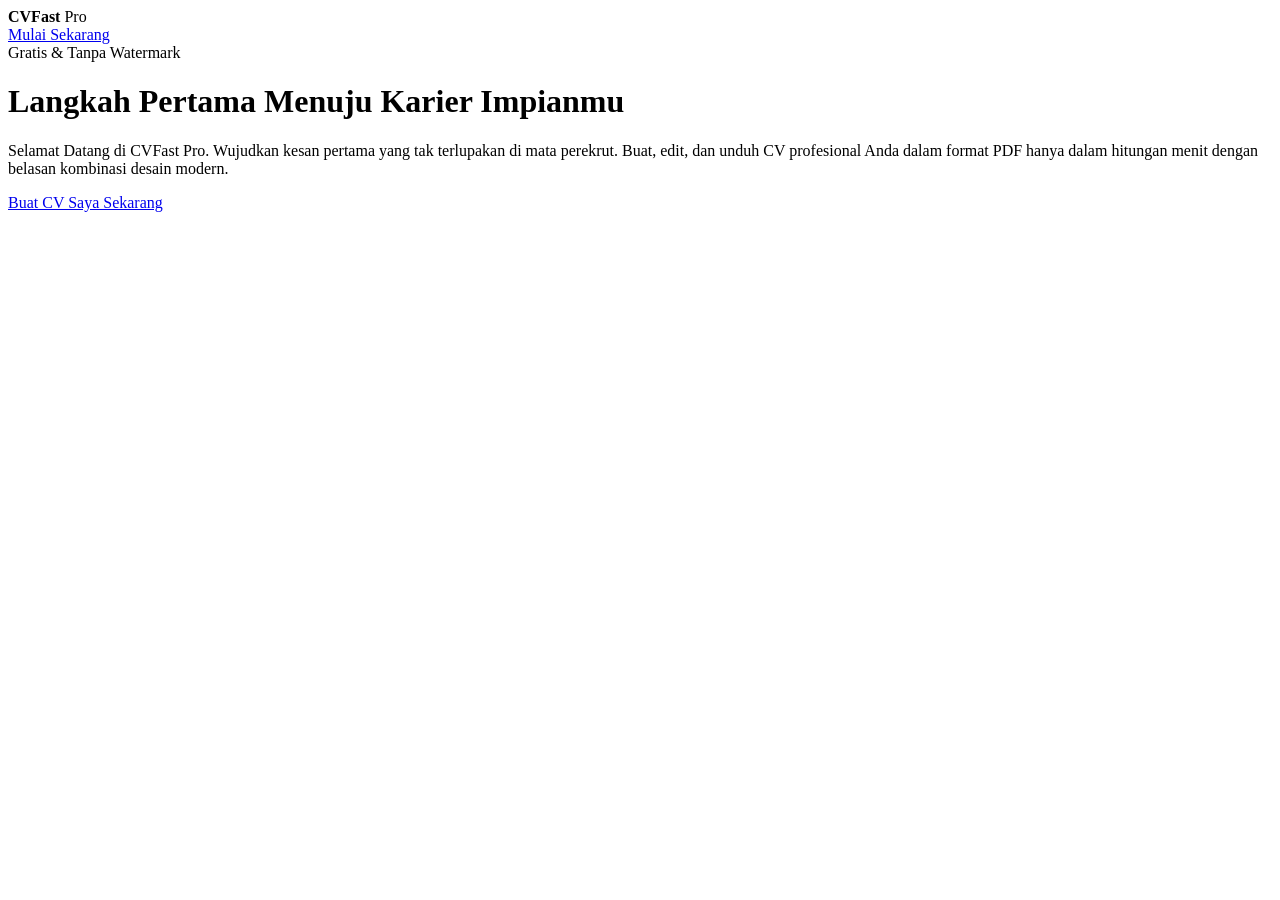
==== index.html @ b73bbeeb "Fix stylesheet link and enhance welcome message Updated stylesheet link path and modified welcome te" ====
<!DOCTYPE html>
<html lang="id">
<head>
    <meta charset="UTF-8">
    <meta name="viewport" content="width=device-width, initial-scale=1.0">
    <title>CVFast Pro | Buat CV Profesional dengan Cepat</title>
    <link rel="stylesheet" href="./css/style.css">
    <link href="https://fonts.googleapis.com/css2?family=Poppins:wght@300;400;600;700&display=swap" rel="stylesheet">
</head>
<body class="landing-page">

    <nav class="navbar">
        <div class="logo"><strong>CVFast</strong> Pro</div>
        <a href="editor.html" class="btn-primary">Mulai Sekarang</a>
    </nav>

    <header class="hero">
        <div class="hero-content">
            <div class="badge">Gratis & Tanpa Watermark</div>
            <h1>Langkah Pertama Menuju <span class="highlight">Karier Impianmu</span></h1>
            <p>Selamat Datang di CVFast Pro. Wujudkan kesan pertama yang tak terlupakan di mata perekrut. Buat, edit, dan unduh CV profesional Anda dalam format PDF hanya dalam hitungan menit dengan belasan kombinasi desain modern.</p>
            <div class="hero-buttons">
                <a href="editor.html" class="btn-large">Buat CV Saya Sekarang</a>
            </div>
        </div>
    </header>

</body>
</html>
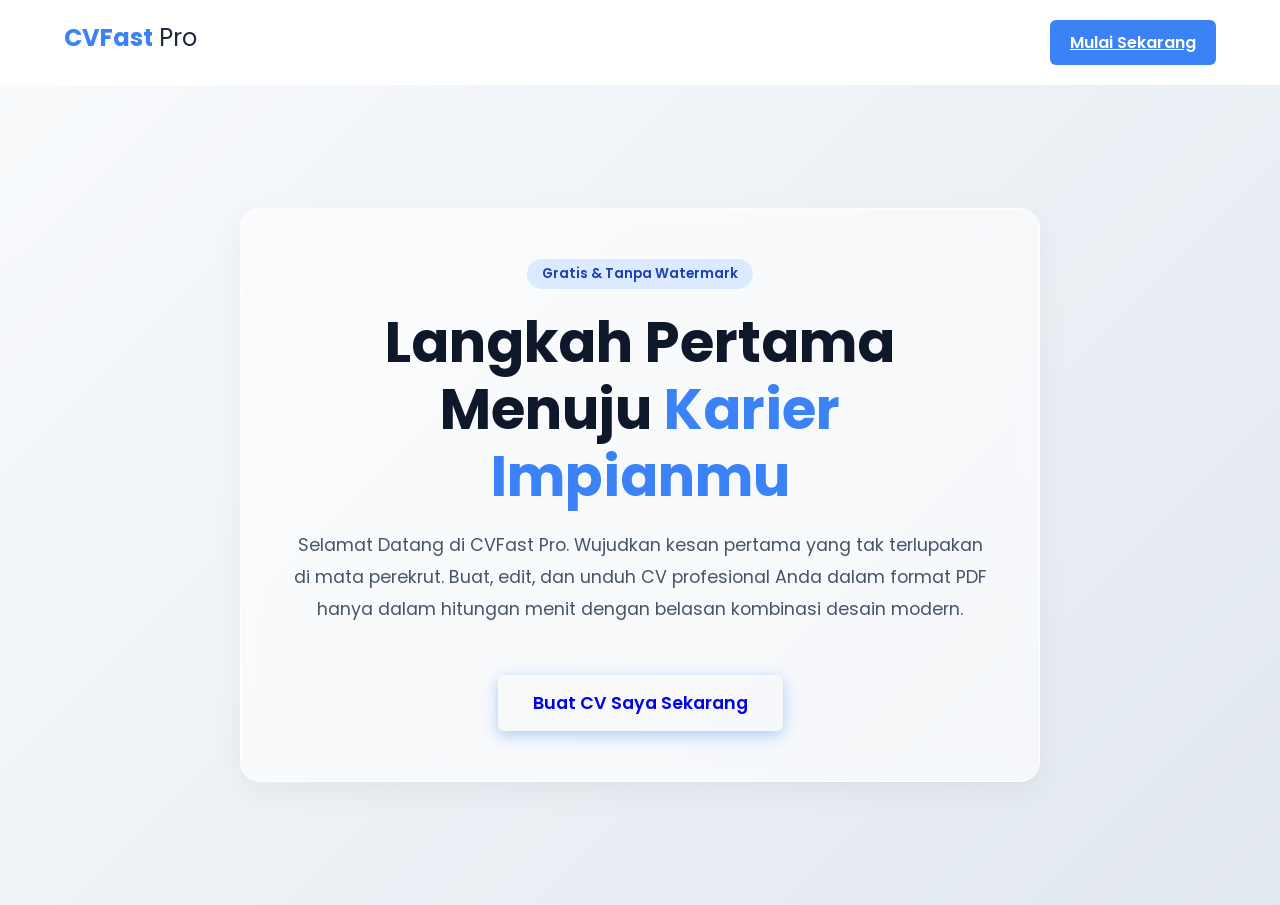
==== commit 496621c4: "Fix stylesheet link path and add newline at end" ====
--- a/index.html
+++ b/index.html
@@ -4,7 +4,7 @@
     <meta charset="UTF-8">
     <meta name="viewport" content="width=device-width, initial-scale=1.0">
     <title>CVFast Pro | Buat CV Profesional dengan Cepat</title>
-    <link rel="stylesheet" href="./css/style.css">
+    <link rel="stylesheet" href="style.css">
     <link href="https://fonts.googleapis.com/css2?family=Poppins:wght@300;400;600;700&display=swap" rel="stylesheet">
 </head>
 <body class="landing-page">
--- a/style.css
+++ b/style.css
@@ -0,0 +1,104 @@
+@import url('https://fonts.googleapis.com/css2?family=Poppins:wght@300;400;600;700&display=swap');
+
+:root {
+    --app-primary: #3b82f6;
+    --app-bg: #f1f5f9;
+    --app-text: #1e293b;
+    --app-border: #cbd5e1;
+}
+
+* { margin: 0; padding: 0; box-sizing: border-box; font-family: 'Poppins', sans-serif; }
+body { background-color: var(--app-bg); color: var(--app-text); }
+
+/* --- UI ELEMENTS --- */
+.btn-primary, .btn-secondary, .btn-large {
+    padding: 10px 20px; border-radius: 6px; border: none; cursor: pointer; font-weight: 600; transition: 0.3s;
+}
+.btn-primary { background: var(--app-primary); color: white; }
+.btn-primary:hover { background: #2563eb; transform: translateY(-2px); }
+.btn-secondary { background: white; color: var(--app-text); border: 1px solid var(--app-border); }
+.btn-secondary:hover { background: #e2e8f0; }
+.btn-large { font-size: 1.1rem; padding: 15px 35px; margin-top: 20px; display: inline-block; text-decoration: none; box-shadow: 0 4px 15px rgba(59, 130, 246, 0.4);}
+
+/* --- LANDING PAGE Keren --- */
+.navbar { display: flex; justify-content: space-between; padding: 20px 5%; background: white; box-shadow: 0 2px 10px rgba(0,0,0,0.05); }
+.logo { font-size: 1.5rem; color: var(--app-text); }
+.logo strong { color: var(--app-primary); }
+.hero { height: calc(100vh - 80px); display: flex; align-items: center; justify-content: center; text-align: center; background: linear-gradient(135deg, #f8fafc 0%, #e2e8f0 100%); padding: 20px; }
+.hero-content { max-width: 800px; background: rgba(255, 255, 255, 0.6); padding: 50px; border-radius: 20px; backdrop-filter: blur(10px); box-shadow: 0 10px 30px rgba(0,0,0,0.05); border: 1px solid white;}
+.badge { display: inline-block; background: #dbeafe; color: #1e40af; padding: 5px 15px; border-radius: 20px; font-size: 0.85rem; font-weight: 600; margin-bottom: 20px; }
+.hero h1 { font-size: 3.5rem; margin-bottom: 20px; line-height: 1.2; color: #0f172a;}
+.highlight { color: var(--app-primary); }
+.hero p { font-size: 1.1rem; color: #475569; line-height: 1.8; margin-bottom: 30px; }
+
+/* --- EDITOR PAGE --- */
+.editor-nav { display: flex; justify-content: space-between; padding: 15px 3%; background: white; border-bottom: 1px solid var(--app-border); }
+.editor-container { display: flex; height: calc(100vh - 70px); }
+.form-section { width: 35%; background: white; padding: 30px; overflow-y: auto; border-right: 1px solid var(--app-border); }
+.form-section h3 { margin-top: 20px; margin-bottom: 15px; color: #0f172a; font-size: 1.1rem; }
+.form-section hr { border: none; border-top: 1px dashed var(--app-border); margin: 25px 0; }
+.input-row { display: flex; gap: 15px; }
+.input-row .input-group { flex: 1; }
+.input-group { margin-bottom: 15px; }
+.input-group label { display: block; font-size: 0.85rem; font-weight: 600; margin-bottom: 5px; color: #64748b; }
+.input-group input, .input-group textarea, .input-group select { width: 100%; padding: 10px; border: 1px solid var(--app-border); border-radius: 6px; outline: none; background: #f8fafc; font-family: inherit;}
+.input-group input:focus, .input-group textarea:focus { border-color: var(--app-primary); background: white;}
+.control-panel { background: #f1f5f9; padding: 15px; border-radius: 8px; border: 1px solid #e2e8f0;}
+
+/* --- AREA PREVIEW (KERTAS A4) --- */
+.preview-section { width: 65%; padding: 40px; overflow-y: auto; display: flex; justify-content: center; background: #94a3b8; }
+.a4-paper { width: 210mm; min-height: 297mm; background: white; box-shadow: 0 10px 30px rgba(0,0,0,0.3); position: relative; overflow: hidden;}
+
+/* --- SISTEM TEMA WARNA --- */
+.theme-blue { --cv-color: #2563eb; --cv-text-light: #eff6ff; }
+.theme-dark { --cv-color: #1e293b; --cv-text-light: #f8fafc; }
+.theme-emerald { --cv-color: #059669; --cv-text-light: #ecfdf5; }
+.theme-red { --cv-color: #dc2626; --cv-text-light: #fef2f2; }
+.theme-purple { --cv-color: #7c3aed; --cv-text-light: #f5f3ff; }
+
+/* --- SISTEM LAYOUT --- */
+
+/* 1. Layout Sidebar (Modern) */
+.layout-sidebar { display: flex; }
+.layout-sidebar .cv-left { width: 35%; background: var(--cv-color); color: var(--cv-text-light); padding: 40px 30px; }
+.layout-sidebar .cv-right { width: 65%; padding: 40px 30px; background: white; }
+.layout-sidebar #cvPhoto { width: 150px; height: 150px; border-radius: 50%; object-fit: cover; border: 4px solid rgba(255,255,255,0.2); margin-bottom: 30px; display: block; }
+.layout-sidebar .header-name h1 { font-size: 2.5rem; color: #0f172a; line-height: 1.1; margin-bottom: 5px; }
+.layout-sidebar .header-name h2 { font-size: 1.2rem; color: var(--cv-color); font-weight: 400; margin-bottom: 30px; }
+
+/* 2. Layout Header (Kreatif) */
+.layout-header { display: block; }
+.layout-header .cv-left { display: flex; justify-content: space-around; background: var(--cv-color); color: var(--cv-text-light); padding: 20px; text-align: center;}
+.layout-header #cvPhoto { position: absolute; top: 20px; left: 40px; width: 100px; height: 100px; border-radius: 10px; object-fit: cover; }
+.layout-header .cv-right { padding: 40px; padding-top: 20px;}
+.layout-header .header-name { text-align: right; padding-bottom: 20px; border-bottom: 3px solid var(--cv-color); margin-bottom: 20px;}
+.layout-header .header-name h1 { font-size: 3rem; color: var(--cv-color); }
+
+/* 3. Layout Minimalist (Klasik) */
+.layout-minimalist { display: block; padding: 40px; }
+.layout-minimalist .cv-left { color: #333; margin-bottom: 20px; border-bottom: 1px solid #ccc; padding-bottom: 10px; display: flex; justify-content: space-between;}
+.layout-minimalist .cv-right { padding: 0; }
+.layout-minimalist #cvPhoto { width: 100px; height: 100px; border-radius: 50%; object-fit: cover; float: left; margin-right: 20px; }
+.layout-minimalist .header-name h1 { font-size: 2.5rem; color: #111; }
+.layout-minimalist .header-name h2 { font-size: 1.2rem; color: #555; margin-bottom: 20px;}
+.layout-minimalist .cv-section h3 { color: var(--cv-color); border-bottom: 2px solid var(--cv-color); display: inline-block; margin-bottom: 15px;}
+
+/* Elemen CV Umum */
+.cv-section { margin-bottom: 25px; }
+.layout-sidebar .cv-section h3 { color: #0f172a; text-transform: uppercase; font-size: 1.1rem; border-bottom: 2px solid var(--cv-color); padding-bottom: 5px; margin-bottom: 15px; }
+.contact-box h4, .skills-box h4 { text-transform: uppercase; margin-bottom: 10px; font-size: 1rem; border-bottom: 1px solid rgba(255,255,255,0.3); padding-bottom: 5px; margin-top: 20px;}
+.contact-box p { font-size: 0.85rem; margin-bottom: 8px; word-break: break-all; }
+.skills-box ul { list-style-type: none; padding: 0; }
+.skills-box ul li { font-size: 0.9rem; margin-bottom: 8px; position: relative; padding-left: 15px; }
+.skills-box ul li::before { content: "•"; position: absolute; left: 0; color: inherit; }
+.timeline-item { margin-bottom: 15px; }
+.timeline-item h4 { font-size: 1.1rem; color: #1e293b; }
+.timeline-item .date { font-size: 0.85rem; color: var(--cv-color); font-weight: 600; display: block; margin-bottom: 5px; }
+.timeline-item p { font-size: 0.95rem; color: #475569; line-height: 1.6; }
+.cv-section > p { font-size: 0.95rem; color: #475569; line-height: 1.6; }
+
+@media (max-width: 900px) {
+    .editor-container { flex-direction: column; overflow: visible;}
+    .form-section, .preview-section { width: 100%; height: auto; overflow: visible;}
+    .a4-paper { transform: scale(0.8); transform-origin: top center; margin-bottom: -200px;}
+}
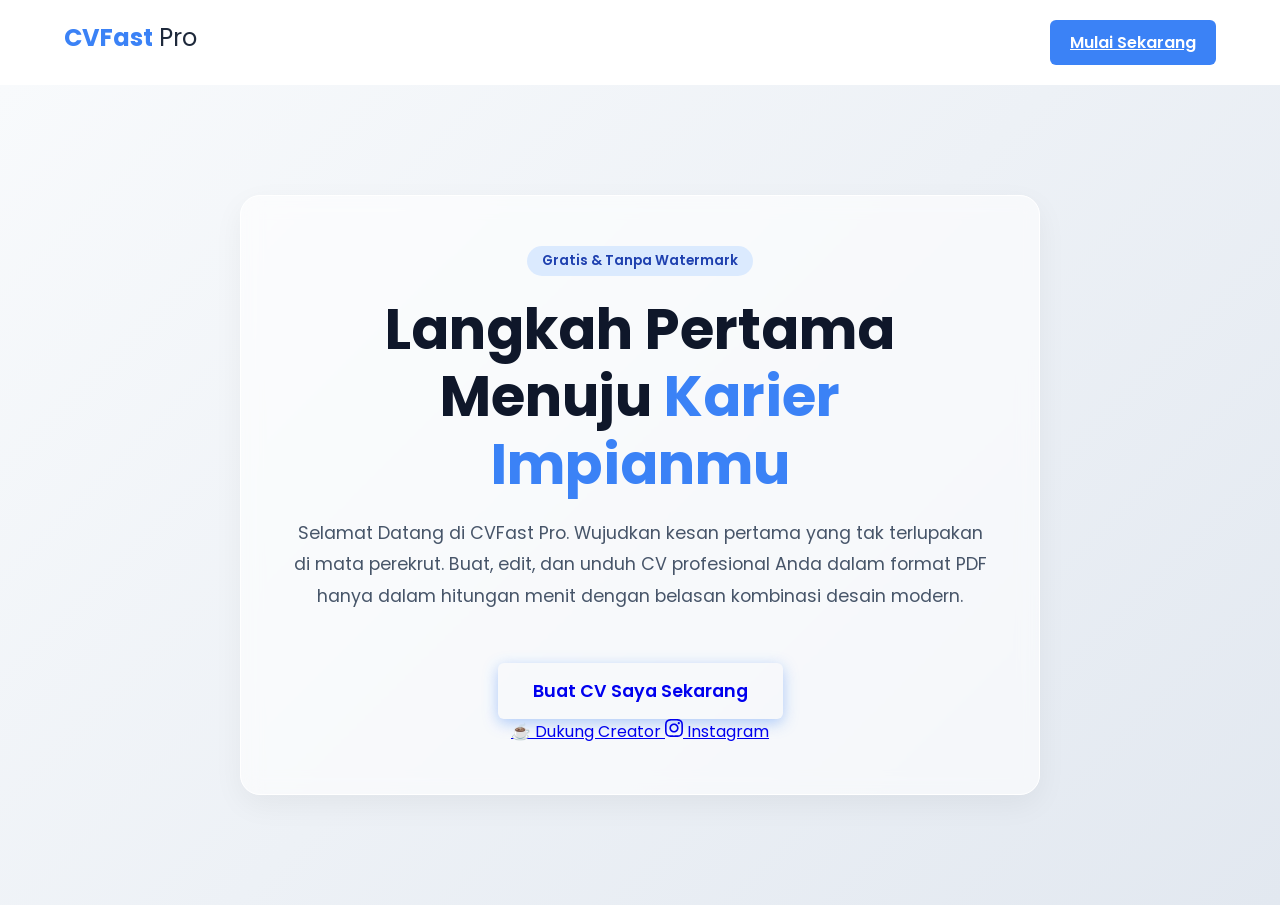
==== commit 8ee8a1bc: "Add creator links and buttons to index.html" ====
--- a/index.html
+++ b/index.html
@@ -19,8 +19,19 @@
             <div class="badge">Gratis & Tanpa Watermark</div>
             <h1>Langkah Pertama Menuju <span class="highlight">Karier Impianmu</span></h1>
             <p>Selamat Datang di CVFast Pro. Wujudkan kesan pertama yang tak terlupakan di mata perekrut. Buat, edit, dan unduh CV profesional Anda dalam format PDF hanya dalam hitungan menit dengan belasan kombinasi desain modern.</p>
+            
             <div class="hero-buttons">
                 <a href="editor.html" class="btn-large">Buat CV Saya Sekarang</a>
+            </div>
+
+            <div class="creator-links">
+                <a href="https://sociabuzz.com/cadis77/tribe" target="_blank" class="btn-donate">
+                    ☕ Dukung Creator
+                </a>
+                <a href="https://www.instagram.com/cadis_1w?igsh=MXh3OXkzNWJyYjA5dQ%3D%3D&utm_source=qr" target="_blank" class="btn-ig">
+                    <svg width="18" height="18" fill="currentColor" viewBox="0 0 24 24"><path d="M12 2.163c3.204 0 3.584.012 4.85.07 3.252.148 4.771 1.691 4.919 4.919.058 1.265.069 1.645.069 4.849 0 3.205-.012 3.584-.069 4.849-.149 3.225-1.664 4.771-4.919 4.919-1.266.058-1.644.07-4.85.07-3.204 0-3.584-.012-4.849-.07-3.26-.149-4.771-1.699-4.919-4.92-.058-1.265-.07-1.644-.07-4.849 0-3.204.013-3.583.07-4.849.149-3.227 1.664-4.771 4.919-4.919 1.266-.057 1.645-.069 4.849-.069zm0-2.163c-3.259 0-3.667.014-4.947.072-4.358.2-6.78 2.618-6.98 6.98-.059 1.281-.073 1.689-.073 4.948 0 3.259.014 3.668.072 4.948.2 4.358 2.618 6.78 6.98 6.98 1.281.058 1.689.072 4.948.072 3.259 0 3.668-.014 4.948-.072 4.354-.2 6.782-2.618 6.979-6.98.059-1.28.073-1.689.073-4.948 0-3.259-.014-3.667-.072-4.947-.196-4.354-2.617-6.78-6.979-6.98-1.281-.059-1.69-.073-4.949-.073zm0 5.838c-3.403 0-6.162 2.759-6.162 6.162s2.759 6.163 6.162 6.163 6.162-2.759 6.162-6.163c0-3.403-2.759-6.162-6.162-6.162zm0 10.162c-2.209 0-4-1.79-4-4 0-2.209 1.791-4 4-4s4 1.791 4 4c0 2.21-1.791 4-4 4zm6.406-11.845c-.796 0-1.441.645-1.441 1.44s.645 1.44 1.441 1.44c.795 0 1.439-.645 1.439-1.44s-.644-1.44-1.439-1.44z"/></svg>
+                    Instagram
+                </a>
             </div>
         </div>
     </header>
--- a/style.css
+++ b/style.css
@@ -20,7 +20,7 @@
 .btn-secondary:hover { background: #e2e8f0; }
 .btn-large { font-size: 1.1rem; padding: 15px 35px; margin-top: 20px; display: inline-block; text-decoration: none; box-shadow: 0 4px 15px rgba(59, 130, 246, 0.4);}
 
-/* --- LANDING PAGE Keren --- */
+/* --- LANDING PAGE --- */
 .navbar { display: flex; justify-content: space-between; padding: 20px 5%; background: white; box-shadow: 0 2px 10px rgba(0,0,0,0.05); }
 .logo { font-size: 1.5rem; color: var(--app-text); }
 .logo strong { color: var(--app-primary); }
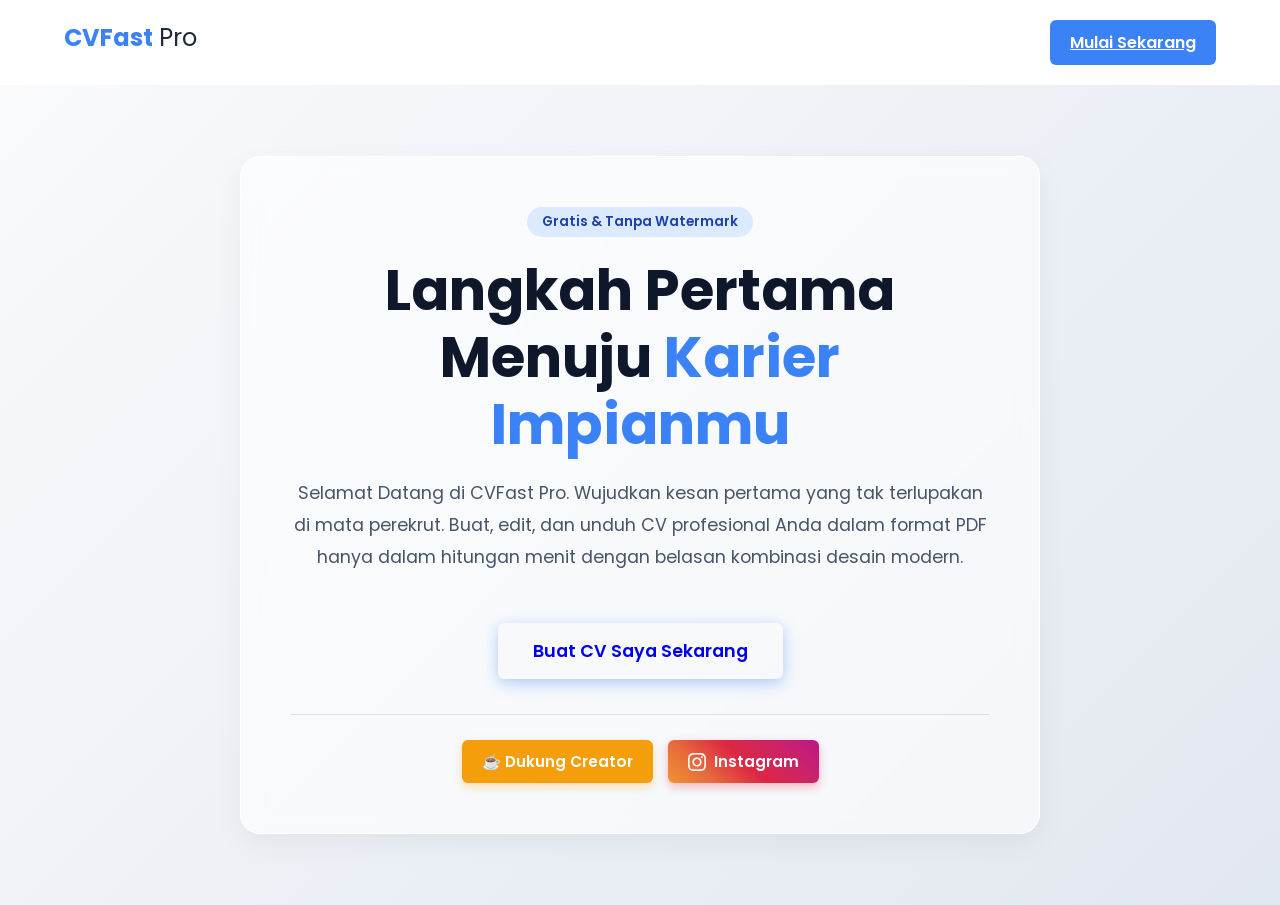
==== commit 2d4d42cc: "Enhance index.html with SEO meta tags Added meta tags for SEO and social sharing." ====
--- a/index.html
+++ b/index.html
@@ -1,6 +1,15 @@
 <!DOCTYPE html>
 <html lang="id">
-<head>
+    <head>
+    <meta name="description" content="CVFast Pro: Buat CV profesional, modern, dan gratis dengan cepat. Download CV PDF tanpa watermark.">
+    <meta name="keywords" content="buat cv online, template cv gratis, cv profesional, aplikasi pembuat cv, cv builder pdf">
+    <meta name="author" content="CVFast Pro">
+    
+    <meta property="og:title" content="CVFast Pro - Buat CV Profesional Gratis">
+    <meta property="og:description" content="Buat CV impianmu dalam hitungan menit tanpa ribet.">
+    <meta property="og:type" content="website">
+    <meta property="og:url" content="https://felix-x0.github.io/">
+</head>
     <meta charset="UTF-8">
     <meta name="viewport" content="width=device-width, initial-scale=1.0">
     <title>CVFast Pro | Buat CV Profesional dengan Cepat</title>
--- a/style.css
+++ b/style.css
@@ -31,6 +31,61 @@
 .highlight { color: var(--app-primary); }
 .hero p { font-size: 1.1rem; color: #475569; line-height: 1.8; margin-bottom: 30px; }
 
+/* --- CSS BARU UNTUK TOMBOL DUKUNGAN (SOCIABUZZ & IG) --- */
+.creator-links {
+    display: flex;
+    justify-content: center;
+    gap: 15px;
+    margin-top: 35px;
+    padding-top: 25px;
+    border-top: 1px solid rgba(0,0,0,0.1);
+}
+.btn-donate {
+    background: #f59e0b; /* Warna Emas/Kopi */
+    color: white;
+    padding: 10px 20px;
+    border-radius: 6px;
+    text-decoration: none;
+    font-size: 0.95rem;
+    font-weight: 600;
+    display: flex;
+    align-items: center;
+    gap: 8px;
+    transition: 0.3s;
+    box-shadow: 0 4px 10px rgba(245, 158, 11, 0.3);
+}
+.btn-donate:hover { background: #d97706; transform: translateY(-2px); }
+
+.btn-ig {
+    background: linear-gradient(45deg, #f09433 0%, #e6683c 25%, #dc2743 50%, #cc2366 75%, #bc1888 100%);
+    color: white;
+    padding: 10px 20px;
+    border-radius: 6px;
+    text-decoration: none;
+    font-size: 0.95rem;
+    font-weight: 600;
+    display: flex;
+    align-items: center;
+    gap: 8px;
+    transition: 0.3s;
+    box-shadow: 0 4px 10px rgba(220, 39, 67, 0.3);
+}
+.btn-ig:hover { transform: translateY(-2px); }
+
+.sidebar-support {
+    margin-top: 30px;
+    padding: 15px;
+    background: #f8fafc;
+    border: 1px dashed #cbd5e1;
+    border-radius: 8px;
+    text-align: center;
+}
+.sidebar-support p {
+    font-size: 0.85rem;
+    color: #64748b;
+    margin-bottom: 10px;
+}
+
 /* --- EDITOR PAGE --- */
 .editor-nav { display: flex; justify-content: space-between; padding: 15px 3%; background: white; border-bottom: 1px solid var(--app-border); }
 .editor-container { display: flex; height: calc(100vh - 70px); }
@@ -57,7 +112,6 @@
 .theme-purple { --cv-color: #7c3aed; --cv-text-light: #f5f3ff; }
 
 /* --- SISTEM LAYOUT --- */
-
 /* 1. Layout Sidebar (Modern) */
 .layout-sidebar { display: flex; }
 .layout-sidebar .cv-left { width: 35%; background: var(--cv-color); color: var(--cv-text-light); padding: 40px 30px; }
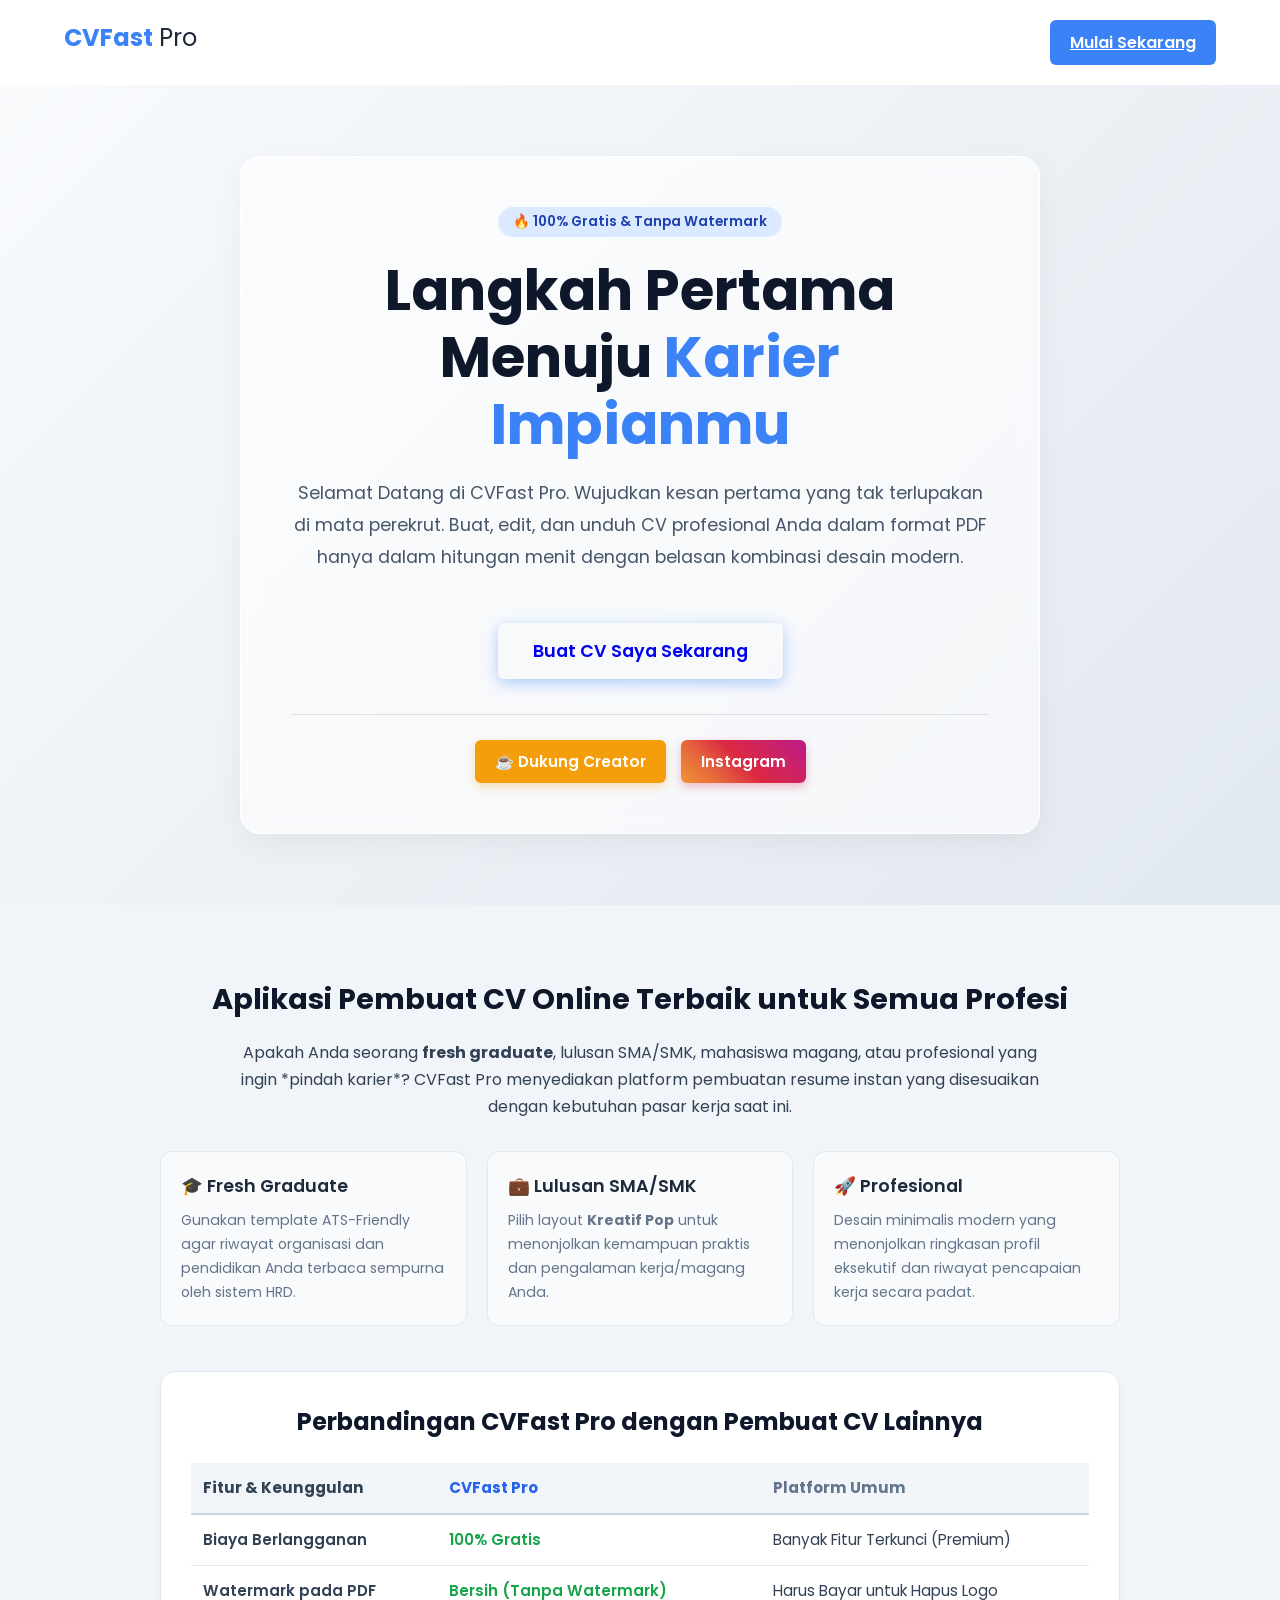
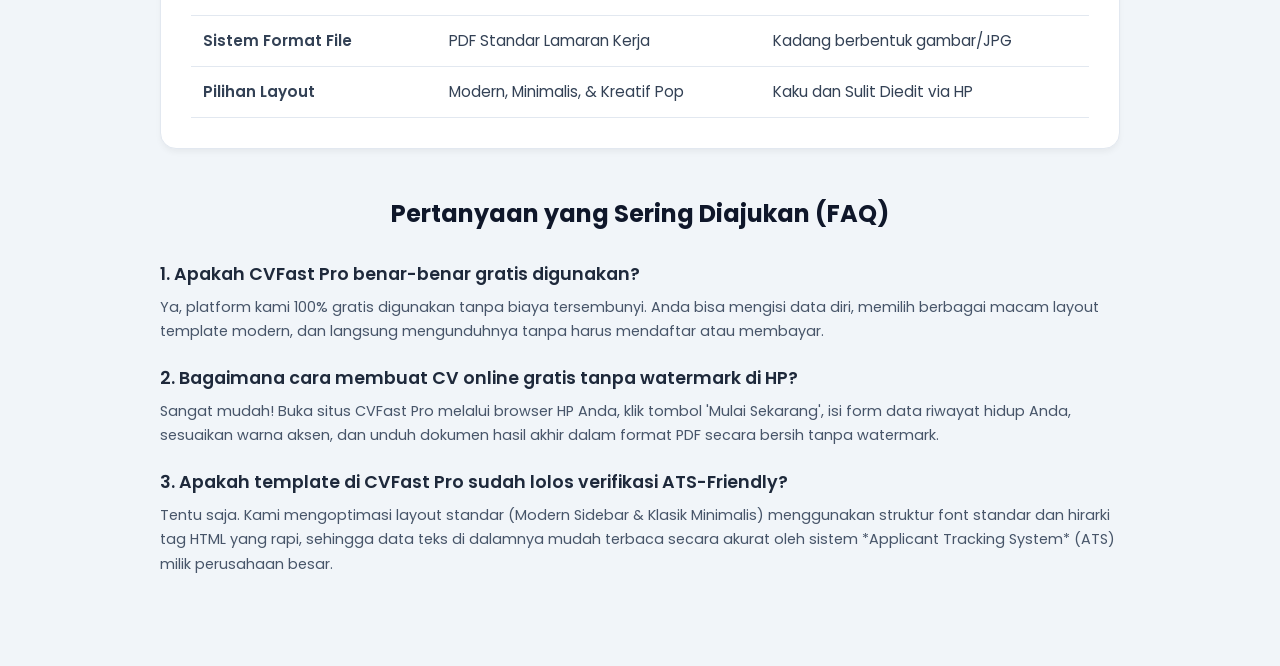
==== commit 7a56c262: "Improve SEO and content in index.html Updated meta tags for better SEO and added structured data for" ====
--- a/index.html
+++ b/index.html
@@ -1,18 +1,41 @@
 <!DOCTYPE html>
 <html lang="id">
-    <head>
-    <meta name="description" content="CVFast Pro: Buat CV profesional, modern, dan gratis dengan cepat. Download CV PDF tanpa watermark.">
-    <meta name="keywords" content="buat cv online, template cv gratis, cv profesional, aplikasi pembuat cv, cv builder pdf">
+<head>
+    <meta charset="UTF-8">
+    <meta name="viewport" content="width=device-width, initial-scale=1.0">
+    
+    <title>CVFast Pro | Aplikasi Pembuat CV Online Gratis & Template ATS-Friendly</title>
+    
+    <meta name="google-site-verification" content="Kk_QsKz7-SZhAA0wzc3gkDUW5BkfQYd7uU63FlqCRw8" />
+    <meta name="description" content="Buat CV online profesional, modern, dan gratis dengan cepat di CVFast Pro. Download CV format PDF asli tanpa watermark, 100% aman, cepat, dan lolos sistem ATS HRD.">
+    <meta name="keywords" content="buat cv online, template cv gratis, cv profesional, aplikasi pembuat cv, cv builder pdf, cv ats friendly gratis, bikin cv lewat hp, contoh cv lamaran kerja, cv kreatif pdf, cv tanpa watermark">
     <meta name="author" content="CVFast Pro">
+    <meta name="robots" content="index, follow">
     
-    <meta property="og:title" content="CVFast Pro - Buat CV Profesional Gratis">
-    <meta property="og:description" content="Buat CV impianmu dalam hitungan menit tanpa ribet.">
+    <meta property="og:title" content="CVFast Pro - Aplikasi Pembuat CV Online Gratis Tanpa Watermark">
+    <meta property="og:description" content="Bikin CV lamaran kerja modern gratis dalam hitungan menit. Tersedia template ATS-friendly dan Kreatif Pop.">
     <meta property="og:type" content="website">
     <meta property="og:url" content="https://felix-x0.github.io/">
-</head>
-    <meta charset="UTF-8">
-    <meta name="viewport" content="width=device-width, initial-scale=1.0">
-    <title>CVFast Pro | Buat CV Profesional dengan Cepat</title>
+
+    <script type="application/ld+json">
+    {
+      "@context": "https://schema.org",
+      "@type": "WebApplication",
+      "name": "CVFast Pro",
+      "url": "https://felix-x0.github.io/",
+      "description": "Aplikasi web gratis untuk membuat CV profesional dan ATS-friendly tanpa watermark secara instan.",
+      "applicationCategory": "BusinessApplication",
+      "operatingSystem": "All",
+      "browserRequirements": "Requires HTML5 support",
+      "offers": {
+        "@type": "Offer",
+        "price": "0",
+        "priceCurrency": "IDR"
+      },
+      "featureList": "Free PDF Download, No Watermark, ATS-Friendly Templates, Creative Layouts, Live Editing"
+    }
+    </script>
+
     <link rel="stylesheet" href="style.css">
     <link href="https://fonts.googleapis.com/css2?family=Poppins:wght@300;400;600;700&display=swap" rel="stylesheet">
 </head>
@@ -25,7 +48,7 @@
 
     <header class="hero">
         <div class="hero-content">
-            <div class="badge">Gratis & Tanpa Watermark</div>
+            <div class="badge">🔥 100% Gratis & Tanpa Watermark</div>
             <h1>Langkah Pertama Menuju <span class="highlight">Karier Impianmu</span></h1>
             <p>Selamat Datang di CVFast Pro. Wujudkan kesan pertama yang tak terlupakan di mata perekrut. Buat, edit, dan unduh CV profesional Anda dalam format PDF hanya dalam hitungan menit dengan belasan kombinasi desain modern.</p>
             
@@ -38,12 +61,91 @@
                     ☕ Dukung Creator
                 </a>
                 <a href="https://www.instagram.com/cadis_1w?igsh=MXh3OXkzNWJyYjA5dQ%3D%3D&utm_source=qr" target="_blank" class="btn-ig">
-                    <svg width="18" height="18" fill="currentColor" viewBox="0 0 24 24"><path d="M12 2.163c3.204 0 3.584.012 4.85.07 3.252.148 4.771 1.691 4.919 4.919.058 1.265.069 1.645.069 4.849 0 3.205-.012 3.584-.069 4.849-.149 3.225-1.664 4.771-4.919 4.919-1.266.058-1.644.07-4.85.07-3.204 0-3.584-.012-4.849-.07-3.26-.149-4.771-1.699-4.919-4.92-.058-1.265-.07-1.644-.07-4.849 0-3.204.013-3.583.07-4.849.149-3.227 1.664-4.771 4.919-4.919 1.266-.057 1.645-.069 4.849-.069zm0-2.163c-3.259 0-3.667.014-4.947.072-4.358.2-6.78 2.618-6.98 6.98-.059 1.281-.073 1.689-.073 4.948 0 3.259.014 3.668.072 4.948.2 4.358 2.618 6.78 6.98 6.98 1.281.058 1.689.072 4.948.072 3.259 0 3.668-.014 4.948-.072 4.354-.2 6.782-2.618 6.979-6.98.059-1.28.073-1.689.073-4.948 0-3.259-.014-3.667-.072-4.947-.196-4.354-2.617-6.78-6.979-6.98-1.281-.059-1.69-.073-4.949-.073zm0 5.838c-3.403 0-6.162 2.759-6.162 6.162s2.759 6.163 6.162 6.163 6.162-2.759 6.162-6.163c0-3.403-2.759-6.162-6.162-6.162zm0 10.162c-2.209 0-4-1.79-4-4 0-2.209 1.791-4 4-4s4 1.791 4 4c0 2.21-1.791 4-4 4zm6.406-11.845c-.796 0-1.441.645-1.441 1.44s.645 1.44 1.441 1.44c.795 0 1.439-.645 1.439-1.44s-.644-1.44-1.439-1.44z"/></svg>
                     Instagram
                 </a>
             </div>
         </div>
     </header>
 
+    <main class="seo-container" style="max-width: 1000px; margin: 50px auto; padding: 20px; font-family: 'Poppins', sans-serif; color: #334155; line-height: 1.7;">
+        
+        <section class="seo-section" style="margin-bottom: 45px;">
+            <h2 style="font-size: 1.8rem; font-weight: 700; color: #0f172a; margin-bottom: 15px; text-align: center;">Aplikasi Pembuat CV Online Terbaik untuk Semua Profesi</h2>
+            <p style="text-align: center; max-width: 800px; margin: 0 auto 25px auto;">Apakah Anda seorang <strong>fresh graduate</strong>, lulusan SMA/SMK, mahasiswa magang, atau profesional yang ingin *pindah karier*? CVFast Pro menyediakan platform pembuatan resume instan yang disesuaikan dengan kebutuhan pasar kerja saat ini.</p>
+            
+            <div style="display: grid; grid-template-columns: repeat(auto-fit, minmax(220px, 1fr)); gap: 20px; margin-top: 30px;">
+                <div style="background: #f8fafc; padding: 20px; border-radius: 12px; border: 1px solid #e2e8f0;">
+                    <h3 style="font-size: 1.1rem; font-weight: 600; color: #1e293b; margin-bottom: 8px;">🎓 Fresh Graduate</h3>
+                    <p style="font-size: 0.88rem; color: #64748b;">Gunakan template ATS-Friendly agar riwayat organisasi dan pendidikan Anda terbaca sempurna oleh sistem HRD.</p>
+                </div>
+                <div style="background: #f8fafc; padding: 20px; border-radius: 12px; border: 1px solid #e2e8f0;">
+                    <h3 style="font-size: 1.1rem; font-weight: 600; color: #1e293b; margin-bottom: 8px;">💼 Lulusan SMA/SMK</h3>
+                    <p style="font-size: 0.88rem; color: #64748b;">Pilih layout <strong>Kreatif Pop</strong> untuk menonjolkan kemampuan praktis dan pengalaman kerja/magang Anda.</p>
+                </div>
+                <div style="background: #f8fafc; padding: 20px; border-radius: 12px; border: 1px solid #e2e8f0;">
+                    <h3 style="font-size: 1.1rem; font-weight: 600; color: #1e293b; margin-bottom: 8px;">🚀 Profesional</h3>
+                    <p style="font-size: 0.88rem; color: #64748b;">Desain minimalis modern yang menonjolkan ringkasan profil eksekutif dan riwayat pencapaian kerja secara padat.</p>
+                </div>
+            </div>
+        </section>
+
+        <section class="seo-section" style="margin-bottom: 45px; background: #ffffff; border: 1px solid #e2e8f0; border-radius: 16px; padding: 30px; box-shadow: 0 4px 6px -1px rgba(0,0,0,0.05);">
+            <h2 style="font-size: 1.5rem; font-weight: 700; color: #0f172a; margin-bottom: 20px; text-align: center;">Perbandingan CVFast Pro dengan Pembuat CV Lainnya</h2>
+            <div style="overflow-x: auto;">
+                <table style="width: 100%; border-collapse: collapse; text-align: left; font-size: 0.95rem;">
+                    <thead>
+                        <tr style="background: #f1f5f9; border-bottom: 2px solid #cbd5e1;">
+                            <th style="padding: 12px;">Fitur & Keunggulan</th>
+                            <th style="padding: 12px; color: #2563eb; font-weight: 700;">CVFast Pro</th>
+                            <th style="padding: 12px; color: #64748b;">Platform Umum</th>
+                        </tr>
+                    </thead>
+                    <tbody>
+                        <tr style="border-bottom: 1px solid #e2e8f0;">
+                            <td style="padding: 12px; font-weight: 600;">Biaya Berlangganan</td>
+                            <td style="padding: 12px; color: #16a34a; font-weight: 600;">100% Gratis</td>
+                            <td style="padding: 12px;">Banyak Fitur Terkunci (Premium)</td>
+                        </tr>
+                        <tr style="border-bottom: 1px solid #e2e8f0;">
+                            <td style="padding: 12px; font-weight: 600;">Watermark pada PDF</td>
+                            <td style="padding: 12px; color: #16a34a; font-weight: 600;">Bersih (Tanpa Watermark)</td>
+                            <td style="padding: 12px;">Harus Bayar untuk Hapus Logo</td>
+                        </tr>
+                        <tr style="border-bottom: 1px solid #e2e8f0;">
+                            <td style="padding: 12px; font-weight: 600;">Sistem Format File</td>
+                            <td style="padding: 12px;">PDF Standar Lamaran Kerja</td>
+                            <td style="padding: 12px;">Kadang berbentuk gambar/JPG</td>
+                        </tr>
+                        <tr style="border-bottom: 1px solid #e2e8f0;">
+                            <td style="padding: 12px; font-weight: 600;">Pilihan Layout</td>
+                            <td style="padding: 12px;">Modern, Minimalis, & Kreatif Pop</td>
+                            <td style="padding: 12px;">Kaku dan Sulit Diedit via HP</td>
+                        </tr>
+                    </tbody>
+                </table>
+            </div>
+        </section>
+
+        <section class="seo-section">
+            <h2 style="font-size: 1.5rem; font-weight: 700; color: #0f172a; margin-bottom: 25px; text-align: center;">Pertanyaan yang Sering Diajukan (FAQ)</h2>
+            
+            <div style="margin-bottom: 20px;">
+                <h3 style="font-size: 1.1rem; font-weight: 600; color: #1e293b; margin-bottom: 5px;">1. Apakah CVFast Pro benar-benar gratis digunakan?</h3>
+                <p style="font-size: 0.9rem; color: #475569;">Ya, platform kami 100% gratis digunakan tanpa biaya tersembunyi. Anda bisa mengisi data diri, memilih berbagai macam layout template modern, dan langsung mengunduhnya tanpa harus mendaftar atau membayar.</p>
+            </div>
+
+            <div style="margin-bottom: 20px;">
+                <h3 style="font-size: 1.1rem; font-weight: 600; color: #1e293b; margin-bottom: 5px;">2. Bagaimana cara membuat CV online gratis tanpa watermark di HP?</h3>
+                <p style="font-size: 0.9rem; color: #475569;">Sangat mudah! Buka situs CVFast Pro melalui browser HP Anda, klik tombol 'Mulai Sekarang', isi form data riwayat hidup Anda, sesuaikan warna aksen, dan unduh dokumen hasil akhir dalam format PDF secara bersih tanpa watermark.</p>
+            </div>
+
+            <div style="margin-bottom: 20px;">
+                <h3 style="font-size: 1.1rem; font-weight: 600; color: #1e293b; margin-bottom: 5px;">3. Apakah template di CVFast Pro sudah lolos verifikasi ATS-Friendly?</h3>
+                <p style="font-size: 0.9rem; color: #475569;">Tentu saja. Kami mengoptimasi layout standar (Modern Sidebar & Klasik Minimalis) menggunakan struktur font standar dan hirarki tag HTML yang rapi, sehingga data teks di dalamnya mudah terbaca secara akurat oleh sistem *Applicant Tracking System* (ATS) milik perusahaan besar.</p>
+            </div>
+        </section>
+
+    </main>
+
 </body>
 </html>
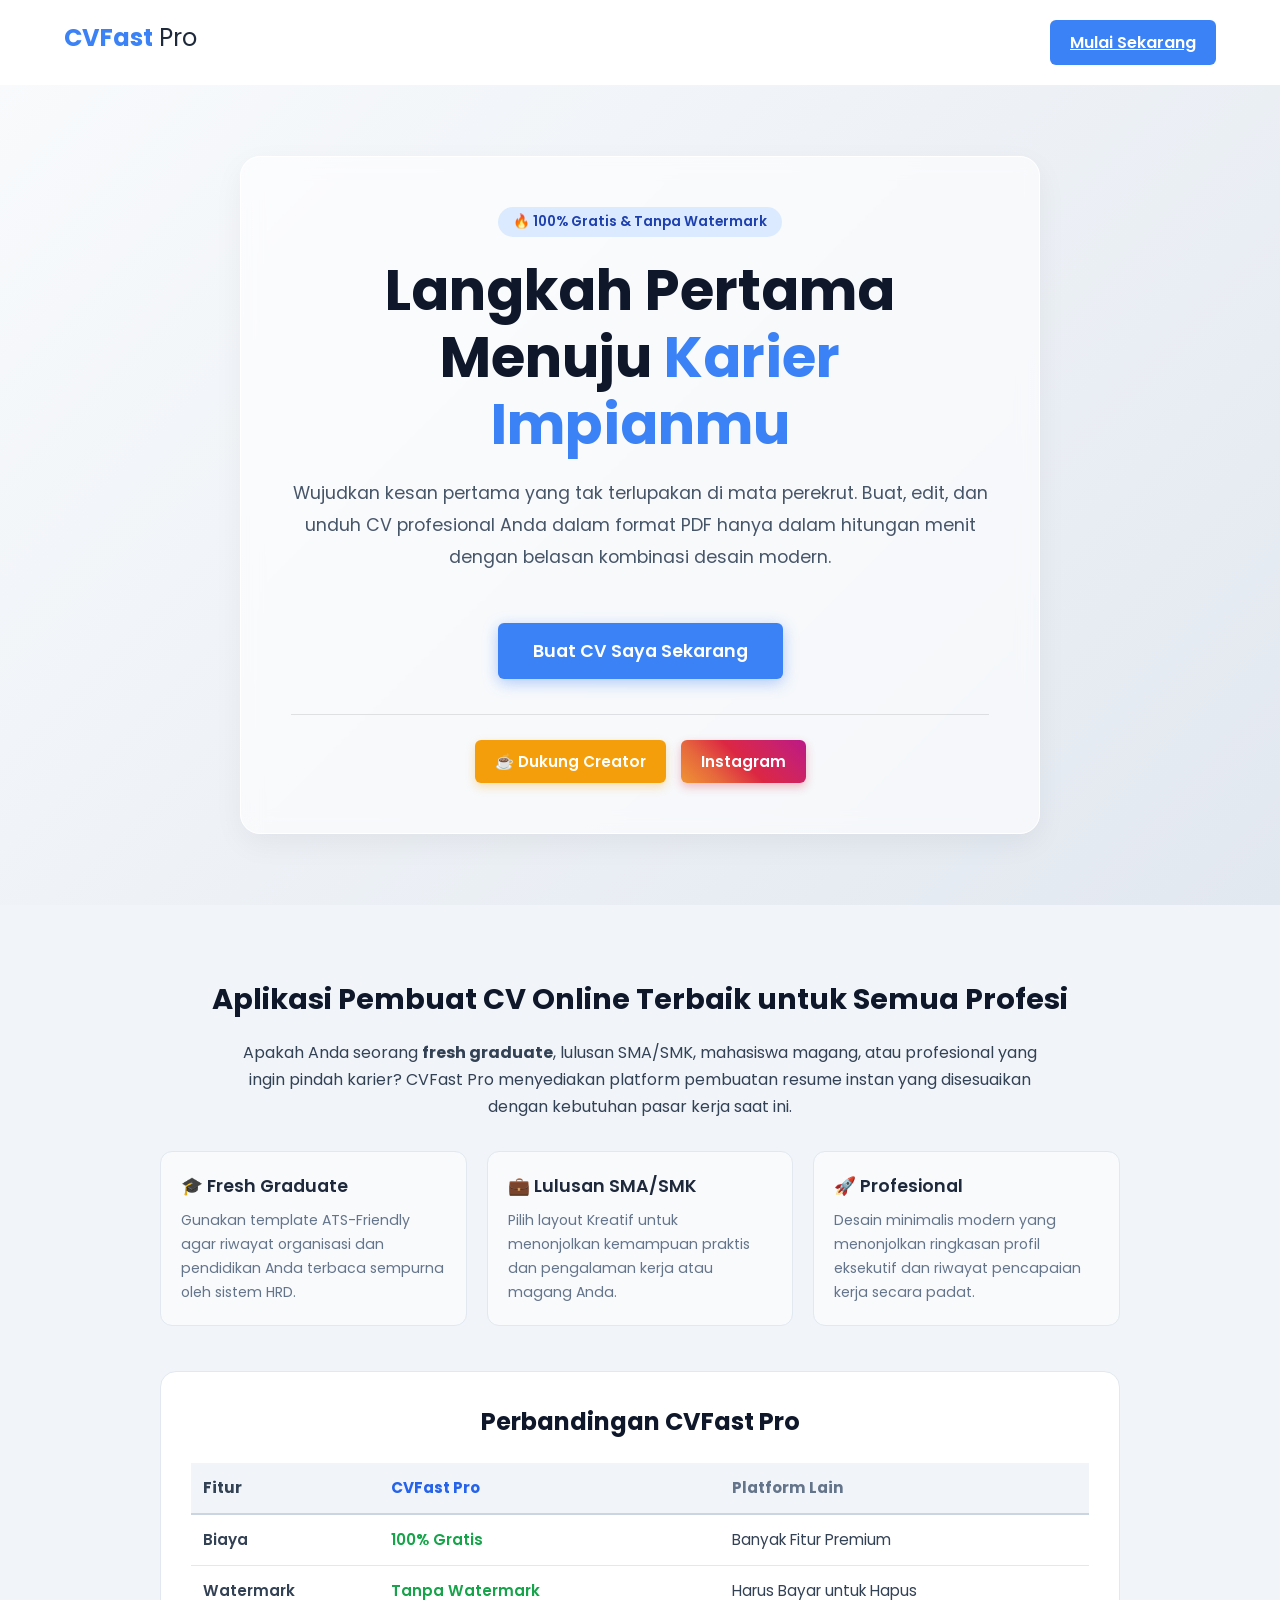
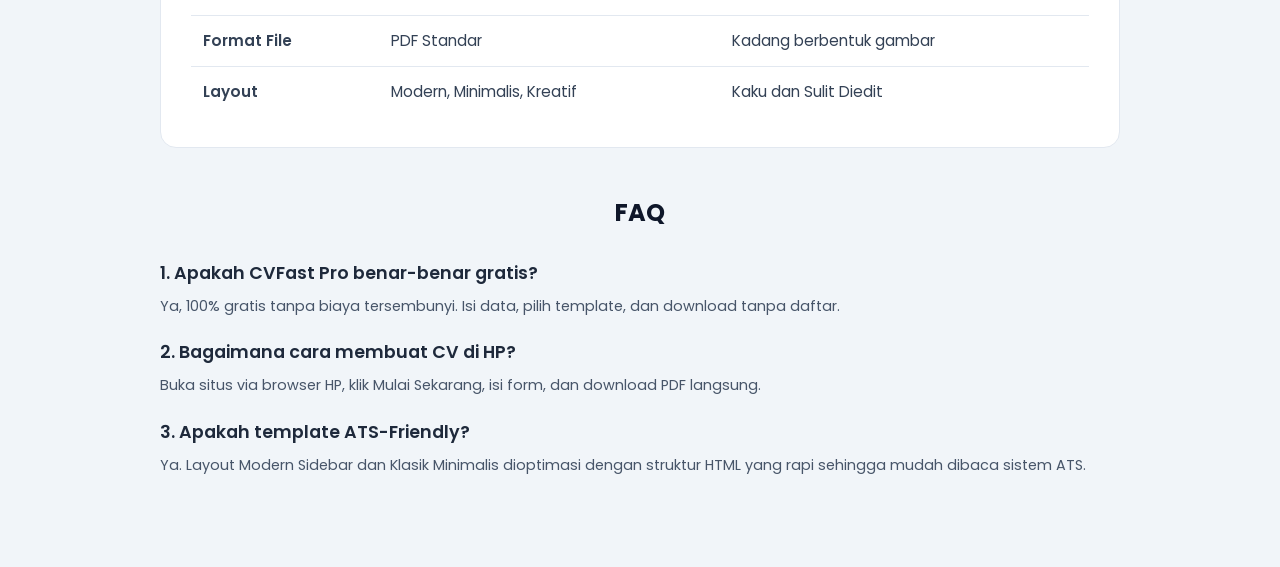
==== commit b5b54ef0: "Refactor index.html for SEO and content updates Updated meta tags and content for SEO improvements a" ====
--- a/index.html
+++ b/index.html
@@ -3,149 +3,71 @@
 <head>
     <meta charset="UTF-8">
     <meta name="viewport" content="width=device-width, initial-scale=1.0">
-    
     <title>CVFast Pro | Aplikasi Pembuat CV Online Gratis & Template ATS-Friendly</title>
-    
     <meta name="google-site-verification" content="Kk_QsKz7-SZhAA0wzc3gkDUW5BkfQYd7uU63FlqCRw8" />
-    <meta name="description" content="Buat CV online profesional, modern, dan gratis dengan cepat di CVFast Pro. Download CV format PDF asli tanpa watermark, 100% aman, cepat, dan lolos sistem ATS HRD.">
-    <meta name="keywords" content="buat cv online, template cv gratis, cv profesional, aplikasi pembuat cv, cv builder pdf, cv ats friendly gratis, bikin cv lewat hp, contoh cv lamaran kerja, cv kreatif pdf, cv tanpa watermark">
+    <meta name="description" content="Buat CV online profesional, modern, dan gratis dengan cepat di CVFast Pro. Download CV format PDF asli tanpa watermark.">
+    <meta name="keywords" content="buat cv online, template cv gratis, cv profesional, aplikasi pembuat cv, cv builder pdf, cv ats friendly gratis">
     <meta name="author" content="CVFast Pro">
     <meta name="robots" content="index, follow">
-    
     <meta property="og:title" content="CVFast Pro - Aplikasi Pembuat CV Online Gratis Tanpa Watermark">
-    <meta property="og:description" content="Bikin CV lamaran kerja modern gratis dalam hitungan menit. Tersedia template ATS-friendly dan Kreatif Pop.">
+    <meta property="og:description" content="Bikin CV lamaran kerja modern gratis dalam hitungan menit.">
     <meta property="og:type" content="website">
-    <meta property="og:url" content="https://felix-x0.github.io/">
-
+    <meta property="og:url" content="https://cvfast-pro.vercel.app/">
     <script type="application/ld+json">
-    {
-      "@context": "https://schema.org",
-      "@type": "WebApplication",
-      "name": "CVFast Pro",
-      "url": "https://felix-x0.github.io/",
-      "description": "Aplikasi web gratis untuk membuat CV profesional dan ATS-friendly tanpa watermark secara instan.",
-      "applicationCategory": "BusinessApplication",
-      "operatingSystem": "All",
-      "browserRequirements": "Requires HTML5 support",
-      "offers": {
-        "@type": "Offer",
-        "price": "0",
-        "priceCurrency": "IDR"
-      },
-      "featureList": "Free PDF Download, No Watermark, ATS-Friendly Templates, Creative Layouts, Live Editing"
-    }
+    {"@context":"https://schema.org","@type":"WebApplication","name":"CVFast Pro","url":"https://cvfast-pro.vercel.app/","description":"Aplikasi web gratis untuk membuat CV profesional dan ATS-friendly tanpa watermark.","applicationCategory":"BusinessApplication","operatingSystem":"All","offers":{"@type":"Offer","price":"0","priceCurrency":"IDR"}}
     </script>
-
     <link rel="stylesheet" href="style.css">
     <link href="https://fonts.googleapis.com/css2?family=Poppins:wght@300;400;600;700&display=swap" rel="stylesheet">
 </head>
 <body class="landing-page">
-
     <nav class="navbar">
         <div class="logo"><strong>CVFast</strong> Pro</div>
         <a href="editor.html" class="btn-primary">Mulai Sekarang</a>
     </nav>
-
     <header class="hero">
         <div class="hero-content">
-            <div class="badge">🔥 100% Gratis & Tanpa Watermark</div>
+            <div class="badge">🔥 100% Gratis &amp; Tanpa Watermark</div>
             <h1>Langkah Pertama Menuju <span class="highlight">Karier Impianmu</span></h1>
-            <p>Selamat Datang di CVFast Pro. Wujudkan kesan pertama yang tak terlupakan di mata perekrut. Buat, edit, dan unduh CV profesional Anda dalam format PDF hanya dalam hitungan menit dengan belasan kombinasi desain modern.</p>
-            
+            <p>Wujudkan kesan pertama yang tak terlupakan di mata perekrut. Buat, edit, dan unduh CV profesional Anda dalam format PDF hanya dalam hitungan menit dengan belasan kombinasi desain modern.</p>
             <div class="hero-buttons">
-                <a href="editor.html" class="btn-large">Buat CV Saya Sekarang</a>
+                <a href="editor.html" class="btn-large btn-primary">Buat CV Saya Sekarang</a>
             </div>
-
             <div class="creator-links">
-                <a href="https://sociabuzz.com/cadis77/tribe" target="_blank" class="btn-donate">
-                    ☕ Dukung Creator
-                </a>
-                <a href="https://www.instagram.com/cadis_1w?igsh=MXh3OXkzNWJyYjA5dQ%3D%3D&utm_source=qr" target="_blank" class="btn-ig">
-                    Instagram
-                </a>
+                <a href="https://sociabuzz.com/cadis77/tribe" target="_blank" class="btn-donate">&#9749; Dukung Creator</a>
+                <a href="https://www.instagram.com/cadis_1w?igsh=MXh3OXkzNWJyYjA5dQ%3D%3D&utm_source=qr" target="_blank" class="btn-ig">Instagram</a>
             </div>
         </div>
     </header>
-
-    <main class="seo-container" style="max-width: 1000px; margin: 50px auto; padding: 20px; font-family: 'Poppins', sans-serif; color: #334155; line-height: 1.7;">
-        
-        <section class="seo-section" style="margin-bottom: 45px;">
-            <h2 style="font-size: 1.8rem; font-weight: 700; color: #0f172a; margin-bottom: 15px; text-align: center;">Aplikasi Pembuat CV Online Terbaik untuk Semua Profesi</h2>
-            <p style="text-align: center; max-width: 800px; margin: 0 auto 25px auto;">Apakah Anda seorang <strong>fresh graduate</strong>, lulusan SMA/SMK, mahasiswa magang, atau profesional yang ingin *pindah karier*? CVFast Pro menyediakan platform pembuatan resume instan yang disesuaikan dengan kebutuhan pasar kerja saat ini.</p>
-            
-            <div style="display: grid; grid-template-columns: repeat(auto-fit, minmax(220px, 1fr)); gap: 20px; margin-top: 30px;">
-                <div style="background: #f8fafc; padding: 20px; border-radius: 12px; border: 1px solid #e2e8f0;">
-                    <h3 style="font-size: 1.1rem; font-weight: 600; color: #1e293b; margin-bottom: 8px;">🎓 Fresh Graduate</h3>
-                    <p style="font-size: 0.88rem; color: #64748b;">Gunakan template ATS-Friendly agar riwayat organisasi dan pendidikan Anda terbaca sempurna oleh sistem HRD.</p>
-                </div>
-                <div style="background: #f8fafc; padding: 20px; border-radius: 12px; border: 1px solid #e2e8f0;">
-                    <h3 style="font-size: 1.1rem; font-weight: 600; color: #1e293b; margin-bottom: 8px;">💼 Lulusan SMA/SMK</h3>
-                    <p style="font-size: 0.88rem; color: #64748b;">Pilih layout <strong>Kreatif Pop</strong> untuk menonjolkan kemampuan praktis dan pengalaman kerja/magang Anda.</p>
-                </div>
-                <div style="background: #f8fafc; padding: 20px; border-radius: 12px; border: 1px solid #e2e8f0;">
-                    <h3 style="font-size: 1.1rem; font-weight: 600; color: #1e293b; margin-bottom: 8px;">🚀 Profesional</h3>
-                    <p style="font-size: 0.88rem; color: #64748b;">Desain minimalis modern yang menonjolkan ringkasan profil eksekutif dan riwayat pencapaian kerja secara padat.</p>
-                </div>
+    <main style="max-width:1000px;margin:50px auto;padding:20px;font-family:'Poppins',sans-serif;color:#334155;line-height:1.7;">
+        <section style="margin-bottom:45px;">
+            <h2 style="font-size:1.8rem;font-weight:700;color:#0f172a;margin-bottom:15px;text-align:center;">Aplikasi Pembuat CV Online Terbaik untuk Semua Profesi</h2>
+            <p style="text-align:center;max-width:800px;margin:0 auto 25px auto;">Apakah Anda seorang <strong>fresh graduate</strong>, lulusan SMA/SMK, mahasiswa magang, atau profesional yang ingin pindah karier? CVFast Pro menyediakan platform pembuatan resume instan yang disesuaikan dengan kebutuhan pasar kerja saat ini.</p>
+            <div style="display:grid;grid-template-columns:repeat(auto-fit,minmax(220px,1fr));gap:20px;margin-top:30px;">
+                <div style="background:#f8fafc;padding:20px;border-radius:12px;border:1px solid #e2e8f0;"><h3 style="font-size:1.1rem;font-weight:600;color:#1e293b;margin-bottom:8px;">🎓 Fresh Graduate</h3><p style="font-size:0.88rem;color:#64748b;">Gunakan template ATS-Friendly agar riwayat organisasi dan pendidikan Anda terbaca sempurna oleh sistem HRD.</p></div>
+                <div style="background:#f8fafc;padding:20px;border-radius:12px;border:1px solid #e2e8f0;"><h3 style="font-size:1.1rem;font-weight:600;color:#1e293b;margin-bottom:8px;">💼 Lulusan SMA/SMK</h3><p style="font-size:0.88rem;color:#64748b;">Pilih layout Kreatif untuk menonjolkan kemampuan praktis dan pengalaman kerja atau magang Anda.</p></div>
+                <div style="background:#f8fafc;padding:20px;border-radius:12px;border:1px solid #e2e8f0;"><h3 style="font-size:1.1rem;font-weight:600;color:#1e293b;margin-bottom:8px;">🚀 Profesional</h3><p style="font-size:0.88rem;color:#64748b;">Desain minimalis modern yang menonjolkan ringkasan profil eksekutif dan riwayat pencapaian kerja secara padat.</p></div>
             </div>
         </section>
-
-        <section class="seo-section" style="margin-bottom: 45px; background: #ffffff; border: 1px solid #e2e8f0; border-radius: 16px; padding: 30px; box-shadow: 0 4px 6px -1px rgba(0,0,0,0.05);">
-            <h2 style="font-size: 1.5rem; font-weight: 700; color: #0f172a; margin-bottom: 20px; text-align: center;">Perbandingan CVFast Pro dengan Pembuat CV Lainnya</h2>
-            <div style="overflow-x: auto;">
-                <table style="width: 100%; border-collapse: collapse; text-align: left; font-size: 0.95rem;">
-                    <thead>
-                        <tr style="background: #f1f5f9; border-bottom: 2px solid #cbd5e1;">
-                            <th style="padding: 12px;">Fitur & Keunggulan</th>
-                            <th style="padding: 12px; color: #2563eb; font-weight: 700;">CVFast Pro</th>
-                            <th style="padding: 12px; color: #64748b;">Platform Umum</th>
-                        </tr>
-                    </thead>
+        <section style="margin-bottom:45px;background:#ffffff;border:1px solid #e2e8f0;border-radius:16px;padding:30px;">
+            <h2 style="font-size:1.5rem;font-weight:700;color:#0f172a;margin-bottom:20px;text-align:center;">Perbandingan CVFast Pro</h2>
+            <div style="overflow-x:auto;">
+                <table style="width:100%;border-collapse:collapse;text-align:left;font-size:0.95rem;">
+                    <thead><tr style="background:#f1f5f9;border-bottom:2px solid #cbd5e1;"><th style="padding:12px;">Fitur</th><th style="padding:12px;color:#2563eb;font-weight:700;">CVFast Pro</th><th style="padding:12px;color:#64748b;">Platform Lain</th></tr></thead>
                     <tbody>
-                        <tr style="border-bottom: 1px solid #e2e8f0;">
-                            <td style="padding: 12px; font-weight: 600;">Biaya Berlangganan</td>
-                            <td style="padding: 12px; color: #16a34a; font-weight: 600;">100% Gratis</td>
-                            <td style="padding: 12px;">Banyak Fitur Terkunci (Premium)</td>
-                        </tr>
-                        <tr style="border-bottom: 1px solid #e2e8f0;">
-                            <td style="padding: 12px; font-weight: 600;">Watermark pada PDF</td>
-                            <td style="padding: 12px; color: #16a34a; font-weight: 600;">Bersih (Tanpa Watermark)</td>
-                            <td style="padding: 12px;">Harus Bayar untuk Hapus Logo</td>
-                        </tr>
-                        <tr style="border-bottom: 1px solid #e2e8f0;">
-                            <td style="padding: 12px; font-weight: 600;">Sistem Format File</td>
-                            <td style="padding: 12px;">PDF Standar Lamaran Kerja</td>
-                            <td style="padding: 12px;">Kadang berbentuk gambar/JPG</td>
-                        </tr>
-                        <tr style="border-bottom: 1px solid #e2e8f0;">
-                            <td style="padding: 12px; font-weight: 600;">Pilihan Layout</td>
-                            <td style="padding: 12px;">Modern, Minimalis, & Kreatif Pop</td>
-                            <td style="padding: 12px;">Kaku dan Sulit Diedit via HP</td>
-                        </tr>
+                        <tr style="border-bottom:1px solid #e2e8f0;"><td style="padding:12px;font-weight:600;">Biaya</td><td style="padding:12px;color:#16a34a;font-weight:600;">100% Gratis</td><td style="padding:12px;">Banyak Fitur Premium</td></tr>
+                        <tr style="border-bottom:1px solid #e2e8f0;"><td style="padding:12px;font-weight:600;">Watermark</td><td style="padding:12px;color:#16a34a;font-weight:600;">Tanpa Watermark</td><td style="padding:12px;">Harus Bayar untuk Hapus</td></tr>
+                        <tr style="border-bottom:1px solid #e2e8f0;"><td style="padding:12px;font-weight:600;">Format File</td><td style="padding:12px;">PDF Standar</td><td style="padding:12px;">Kadang berbentuk gambar</td></tr>
+                        <tr><td style="padding:12px;font-weight:600;">Layout</td><td style="padding:12px;">Modern, Minimalis, Kreatif</td><td style="padding:12px;">Kaku dan Sulit Diedit</td></tr>
                     </tbody>
                 </table>
             </div>
         </section>
-
-        <section class="seo-section">
-            <h2 style="font-size: 1.5rem; font-weight: 700; color: #0f172a; margin-bottom: 25px; text-align: center;">Pertanyaan yang Sering Diajukan (FAQ)</h2>
-            
-            <div style="margin-bottom: 20px;">
-                <h3 style="font-size: 1.1rem; font-weight: 600; color: #1e293b; margin-bottom: 5px;">1. Apakah CVFast Pro benar-benar gratis digunakan?</h3>
-                <p style="font-size: 0.9rem; color: #475569;">Ya, platform kami 100% gratis digunakan tanpa biaya tersembunyi. Anda bisa mengisi data diri, memilih berbagai macam layout template modern, dan langsung mengunduhnya tanpa harus mendaftar atau membayar.</p>
-            </div>
-
-            <div style="margin-bottom: 20px;">
-                <h3 style="font-size: 1.1rem; font-weight: 600; color: #1e293b; margin-bottom: 5px;">2. Bagaimana cara membuat CV online gratis tanpa watermark di HP?</h3>
-                <p style="font-size: 0.9rem; color: #475569;">Sangat mudah! Buka situs CVFast Pro melalui browser HP Anda, klik tombol 'Mulai Sekarang', isi form data riwayat hidup Anda, sesuaikan warna aksen, dan unduh dokumen hasil akhir dalam format PDF secara bersih tanpa watermark.</p>
-            </div>
-
-            <div style="margin-bottom: 20px;">
-                <h3 style="font-size: 1.1rem; font-weight: 600; color: #1e293b; margin-bottom: 5px;">3. Apakah template di CVFast Pro sudah lolos verifikasi ATS-Friendly?</h3>
-                <p style="font-size: 0.9rem; color: #475569;">Tentu saja. Kami mengoptimasi layout standar (Modern Sidebar & Klasik Minimalis) menggunakan struktur font standar dan hirarki tag HTML yang rapi, sehingga data teks di dalamnya mudah terbaca secara akurat oleh sistem *Applicant Tracking System* (ATS) milik perusahaan besar.</p>
-            </div>
+        <section>
+            <h2 style="font-size:1.5rem;font-weight:700;color:#0f172a;margin-bottom:25px;text-align:center;">FAQ</h2>
+            <div style="margin-bottom:20px;"><h3 style="font-size:1.1rem;font-weight:600;color:#1e293b;margin-bottom:5px;">1. Apakah CVFast Pro benar-benar gratis?</h3><p style="font-size:0.9rem;color:#475569;">Ya, 100% gratis tanpa biaya tersembunyi. Isi data, pilih template, dan download tanpa daftar.</p></div>
+            <div style="margin-bottom:20px;"><h3 style="font-size:1.1rem;font-weight:600;color:#1e293b;margin-bottom:5px;">2. Bagaimana cara membuat CV di HP?</h3><p style="font-size:0.9rem;color:#475569;">Buka situs via browser HP, klik Mulai Sekarang, isi form, dan download PDF langsung.</p></div>
+            <div style="margin-bottom:20px;"><h3 style="font-size:1.1rem;font-weight:600;color:#1e293b;margin-bottom:5px;">3. Apakah template ATS-Friendly?</h3><p style="font-size:0.9rem;color:#475569;">Ya. Layout Modern Sidebar dan Klasik Minimalis dioptimasi dengan struktur HTML yang rapi sehingga mudah dibaca sistem ATS.</p></div>
         </section>
-
     </main>
-
 </body>
 </html>
--- a/style.css
+++ b/style.css
@@ -144,7 +144,7 @@
 .contact-box p { font-size: 0.85rem; margin-bottom: 8px; word-break: break-all; }
 .skills-box ul { list-style-type: none; padding: 0; }
 .skills-box ul li { font-size: 0.9rem; margin-bottom: 8px; position: relative; padding-left: 15px; }
-.skills-box ul li::before { content: "•"; position: absolute; left: 0; color: inherit; }
+.skills-box ul li::before { content: "â¢"; position: absolute; left: 0; color: inherit; }
 .timeline-item { margin-bottom: 15px; }
 .timeline-item h4 { font-size: 1.1rem; color: #1e293b; }
 .timeline-item .date { font-size: 0.85rem; color: var(--cv-color); font-weight: 600; display: block; margin-bottom: 5px; }
